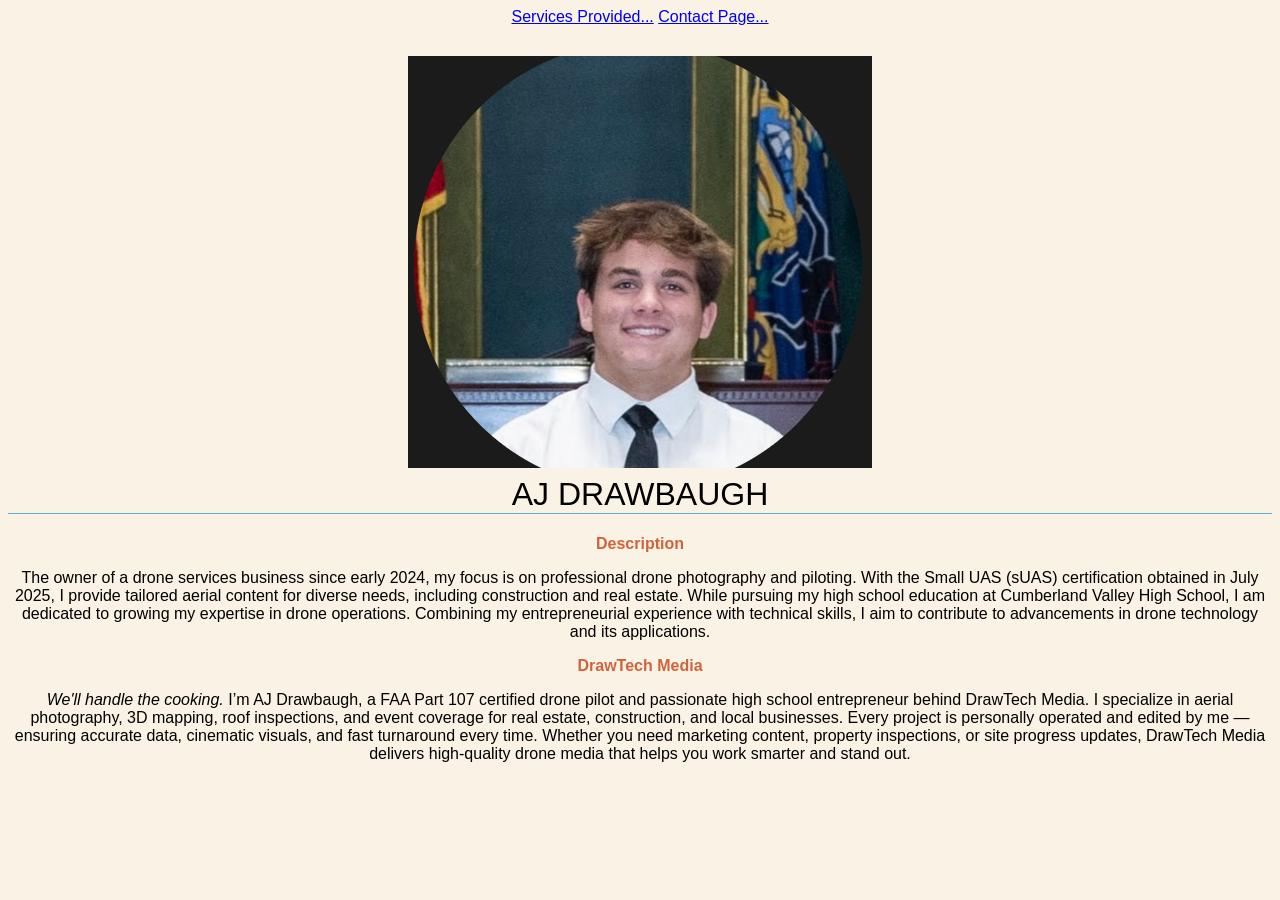
==== index.html @ a77a14d5 "Add files via upload" ====
<!DOCTYPE html>
<html>

<head>
<meta charset="utf-8">
<title>DrawTech Media</title>
<style>
body {
text-align: center;
background-color: #faf2e4;
margin: 0 10%%;
font-family: sans-serif;
}
h1 {
text-align: center;
font-family: sans-serif;
font-weight: normal;
text-transform: uppercase;
border-bottom: 1px solid #57b1dc;
margin-top: 30px;
}
h2 {
color: #d1633c;
font-size: 1em;
}
</style>
</head>

<body>
<a href="services.html">Services Provided...</a>

<a href="contact.html">Contact Page...</a>
<h1><img src="ajdrawbaughphoto.png" alt="logo"><br>AJ Drawbaugh</h1>

<h2>Description</h2>
<p>The owner of a drone services business since early 2024, my focus is on professional drone photography and piloting. With the Small UAS (sUAS) certification obtained in July 2025, I provide tailored aerial content for diverse needs, including construction and real estate.  

While pursuing my high school education at Cumberland Valley High School, I am dedicated to growing my expertise in drone operations. Combining my entrepreneurial experience with technical skills, I aim to contribute to advancements in drone technology and its applications.</p>

<h2>DrawTech Media</h2>
<p><em>We'll handle the cooking.</em> I’m AJ Drawbaugh, a FAA Part 107 certified drone pilot and passionate high school entrepreneur behind DrawTech Media. I specialize in aerial photography, 3D mapping, roof inspections, and event coverage for real estate, construction, and local businesses.

Every project is personally operated and edited by me — ensuring accurate data, cinematic visuals, and fast turnaround every time. Whether you need marketing content, property inspections, or site progress updates, DrawTech Media delivers high-quality drone media that helps you work smarter and stand out.</p>
</body>
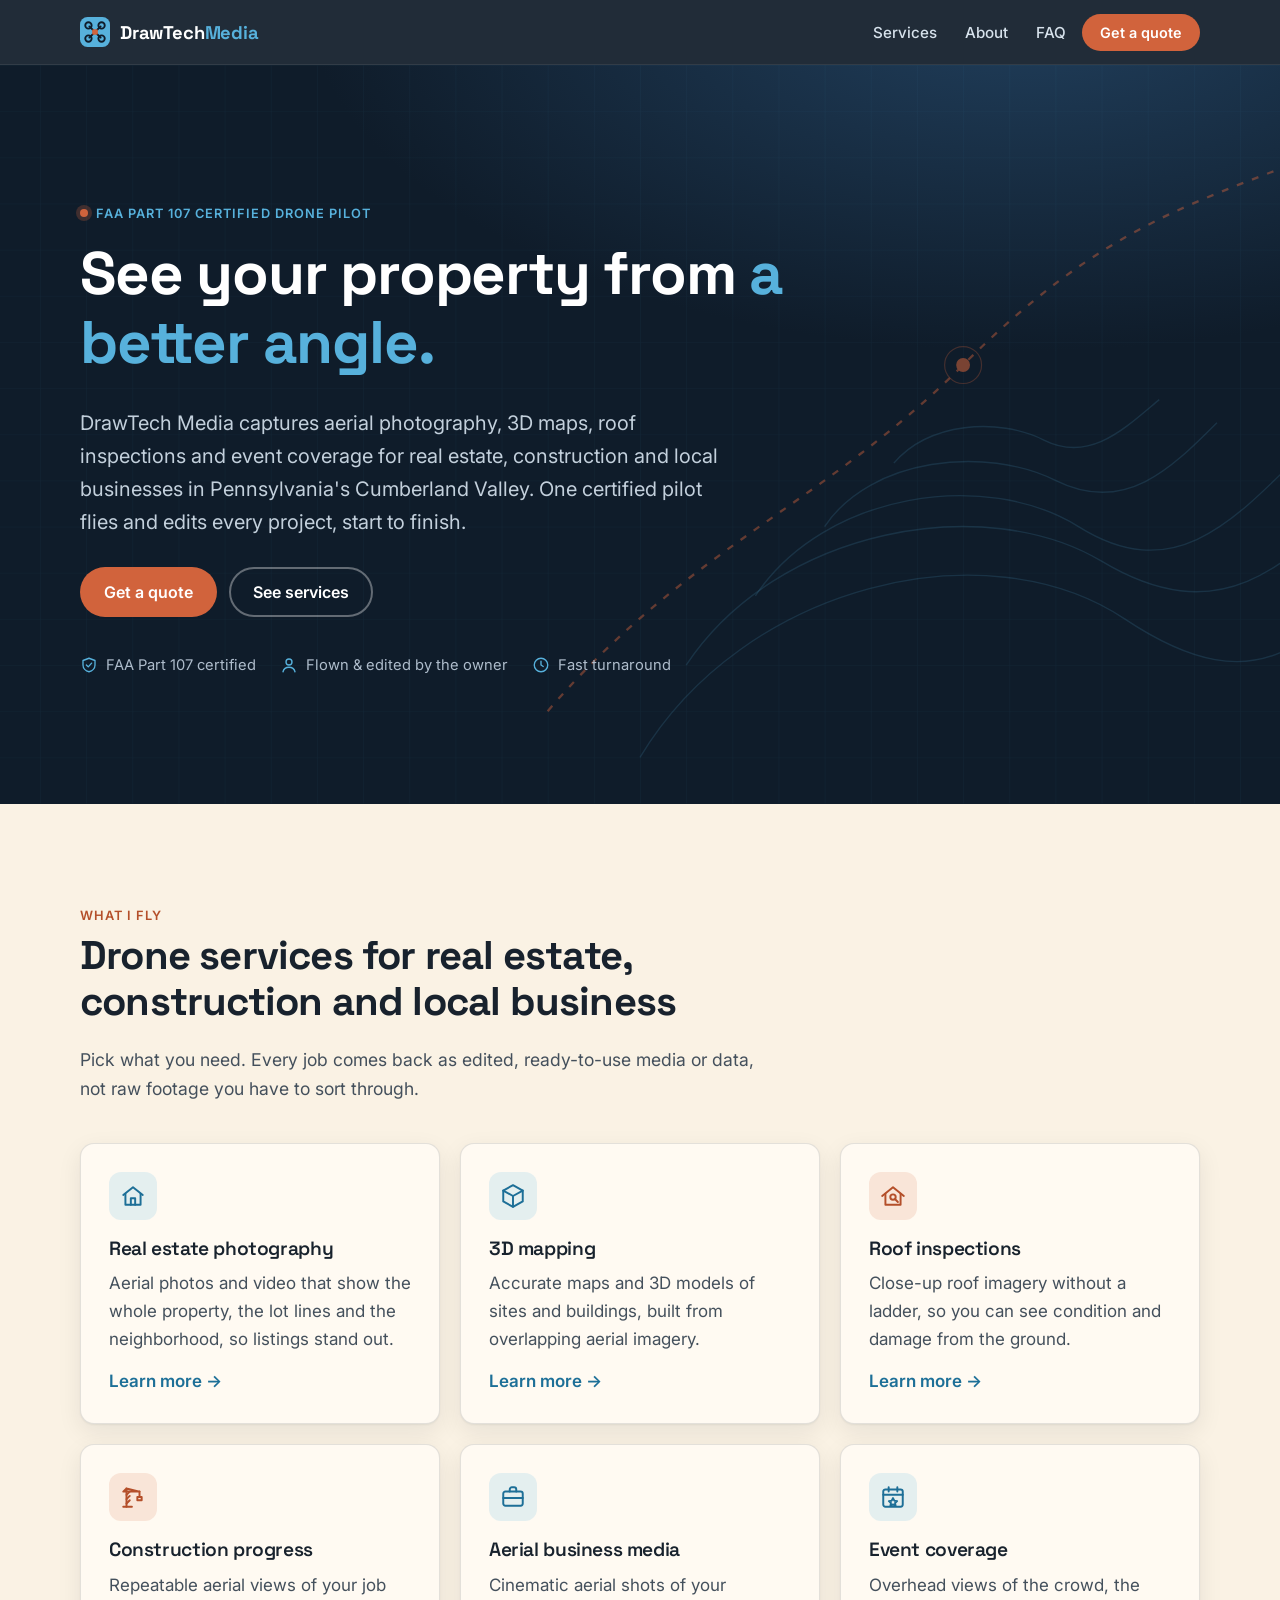
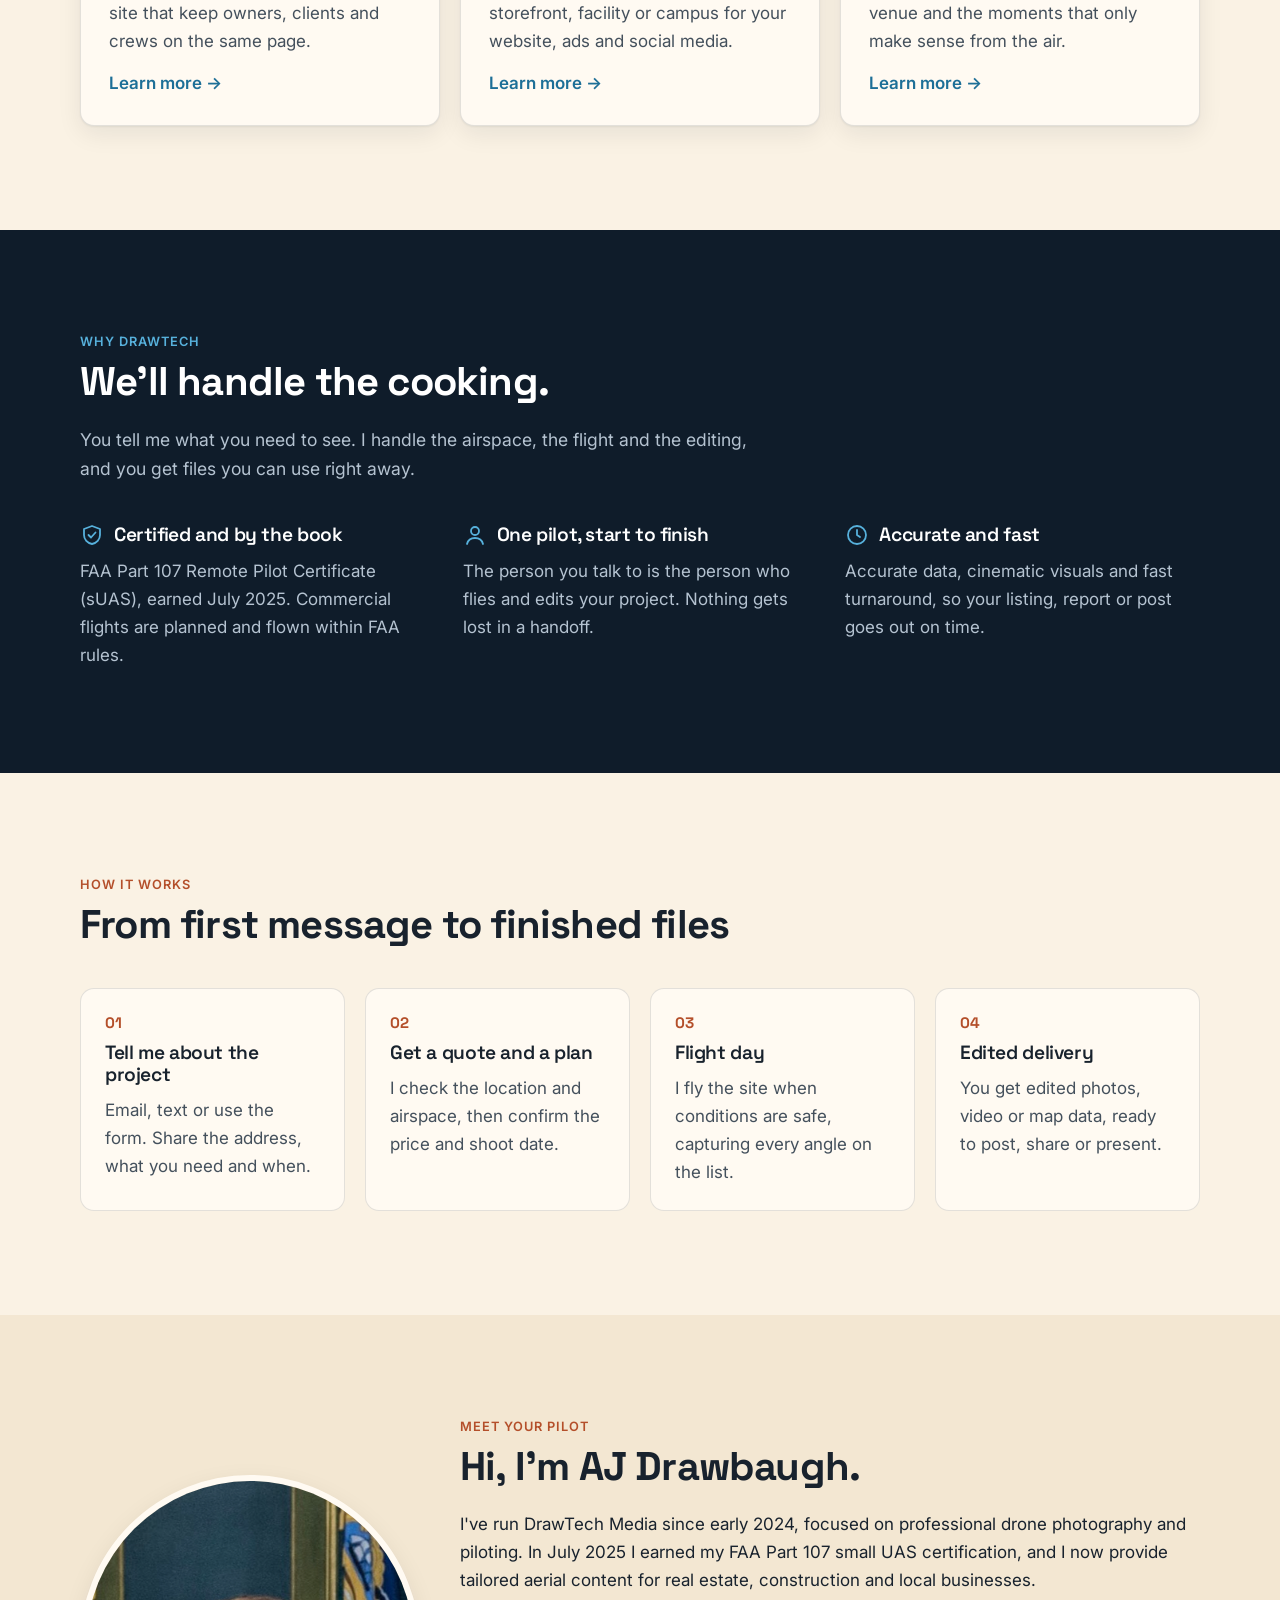
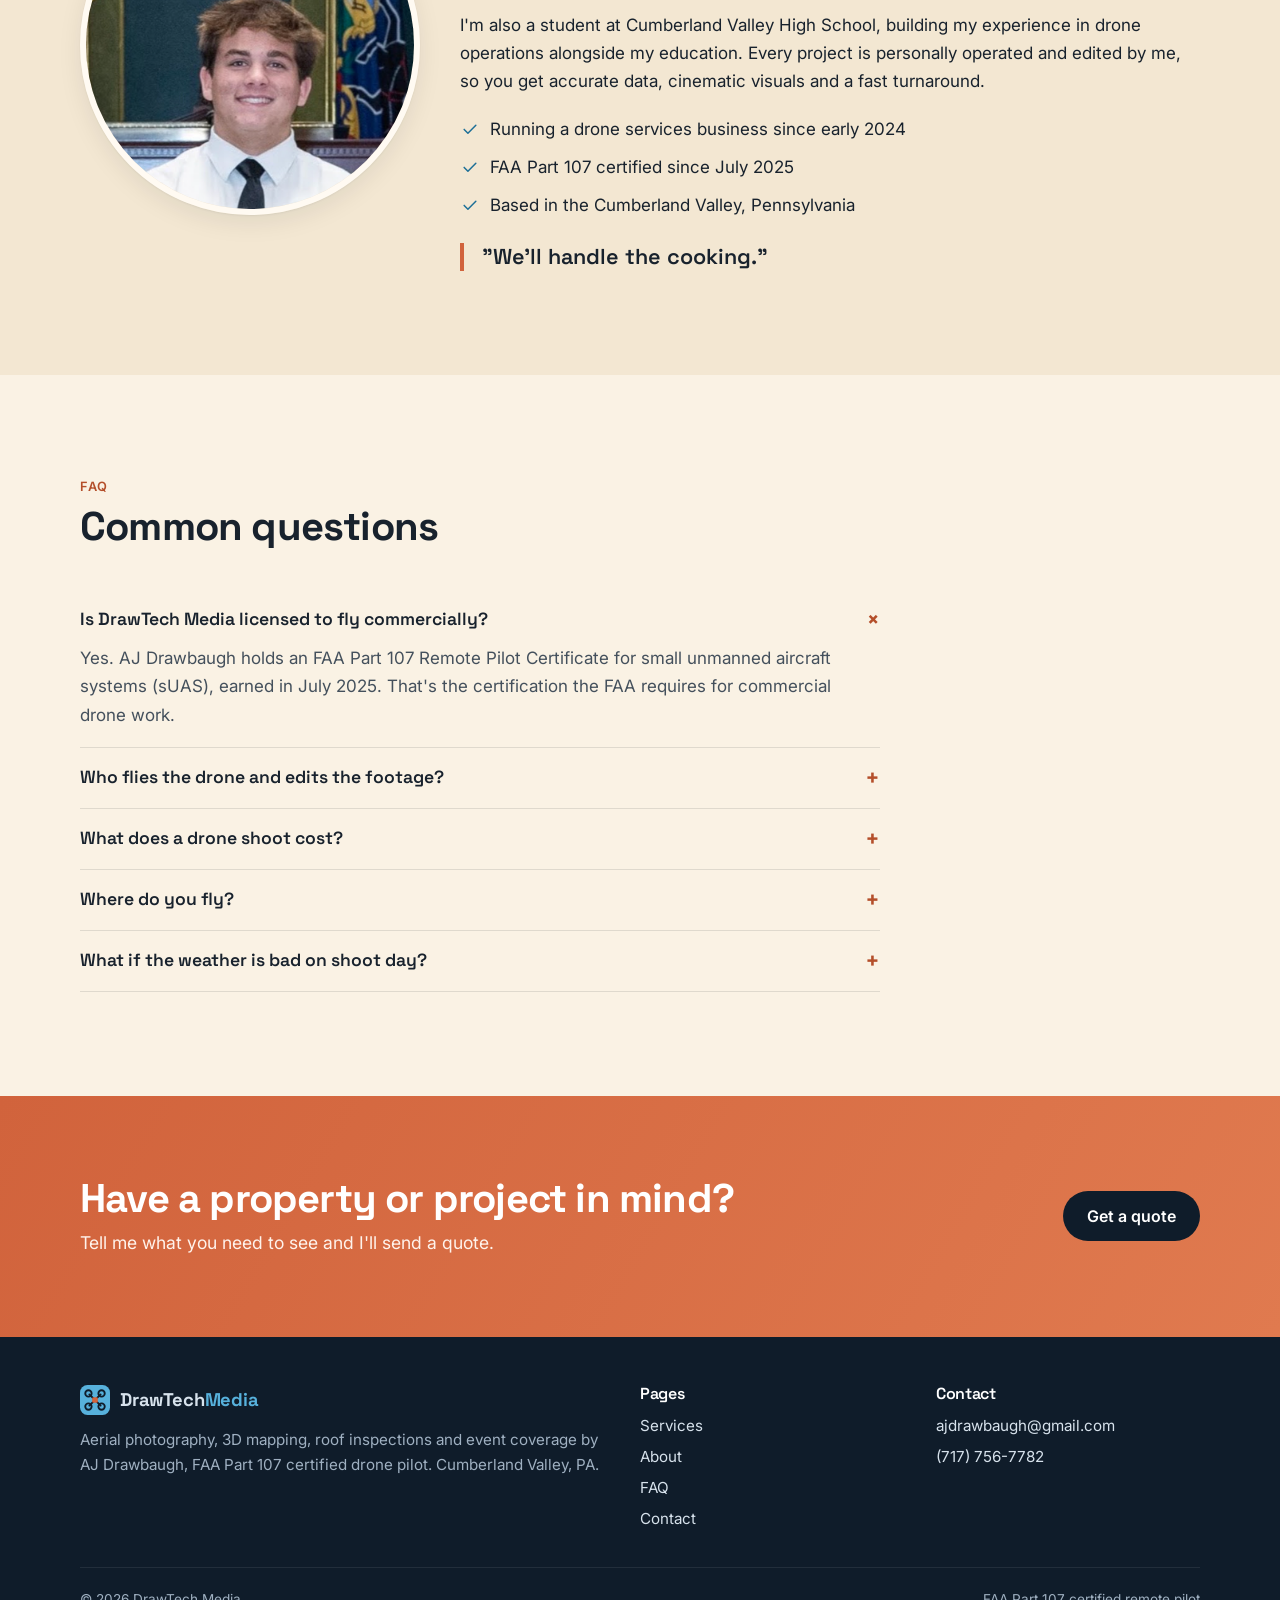
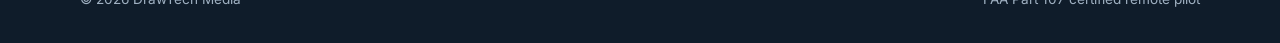
==== commit 22c10eb5: "Rebuild site: new design, services detail, quote form, SEO and AI-visibility files - Shared styleshe" ====
--- a/index.html
+++ b/index.html
@@ -1,44 +1,322 @@
 <!DOCTYPE html>
-<html>
-
+<html lang="en">
 <head>
 <meta charset="utf-8">
-<title>DrawTech Media</title>
-<style>
-body {
-text-align: center;
-background-color: #faf2e4;
-margin: 0 10%%;
-font-family: sans-serif;
+<meta name="viewport" content="width=device-width, initial-scale=1">
+<title>DrawTech Media | Drone Photography &amp; Mapping, Cumberland Valley PA</title>
+<meta name="description" content="FAA Part 107 certified drone pilot in Pennsylvania's Cumberland Valley. Aerial real estate photos, 3D mapping, roof inspections and event coverage.">
+<link rel="canonical" href="https://drawtechmedia.com/">
+<meta name="theme-color" content="#0f1c2a">
+<meta property="og:type" content="website">
+<meta property="og:site_name" content="DrawTech Media">
+<meta property="og:title" content="DrawTech Media | Drone Photography &amp; Mapping">
+<meta property="og:description" content="Aerial photography, 3D mapping, roof inspections and event coverage from an FAA Part 107 certified pilot in the Cumberland Valley, PA.">
+<meta property="og:url" content="https://drawtechmedia.com/">
+<meta property="og:image" content="https://drawtechmedia.com/ajdrawbaughphoto.png">
+<meta name="twitter:card" content="summary">
+<link rel="icon" href="favicon.svg" type="image/svg+xml">
+<link rel="preconnect" href="https://fonts.googleapis.com">
+<link rel="preconnect" href="https://fonts.gstatic.com" crossorigin>
+<link href="https://fonts.googleapis.com/css2?family=Inter:wght@400;500;600&family=Space+Grotesk:wght@500;600;700&display=swap" rel="stylesheet">
+<link rel="stylesheet" href="styles.css">
+<script type="application/ld+json">
+{
+  "@context": "https://schema.org",
+  "@graph": [
+    {
+      "@type": "LocalBusiness",
+      "@id": "https://drawtechmedia.com/#business",
+      "name": "DrawTech Media",
+      "slogan": "We'll handle the cooking.",
+      "description": "Drone services business offering aerial photography, 3D mapping, roof inspections, construction progress updates and event coverage for real estate, construction and local businesses.",
+      "url": "https://drawtechmedia.com/",
+      "image": "https://drawtechmedia.com/ajdrawbaughphoto.png",
+      "email": "ajdrawbaugh@gmail.com",
+      "telephone": "+1-717-756-7782",
+      "foundingDate": "2024",
+      "areaServed": { "@type": "Place", "name": "Cumberland Valley, Pennsylvania" },
+      "founder": { "@id": "https://drawtechmedia.com/#aj" },
+      "knowsAbout": ["Drone photography", "Aerial videography", "3D mapping", "Photogrammetry", "Roof inspection", "Real estate photography"],
+      "hasOfferCatalog": {
+        "@type": "OfferCatalog",
+        "name": "Drone services",
+        "itemListElement": [
+          { "@type": "Offer", "itemOffered": { "@type": "Service", "name": "Aerial real estate photography" } },
+          { "@type": "Offer", "itemOffered": { "@type": "Service", "name": "Aerial business media" } },
+          { "@type": "Offer", "itemOffered": { "@type": "Service", "name": "Aerial event coverage" } },
+          { "@type": "Offer", "itemOffered": { "@type": "Service", "name": "3D mapping" } },
+          { "@type": "Offer", "itemOffered": { "@type": "Service", "name": "Drone roof inspections" } },
+          { "@type": "Offer", "itemOffered": { "@type": "Service", "name": "Construction site progress updates" } }
+        ]
+      }
+    },
+    {
+      "@type": "Person",
+      "@id": "https://drawtechmedia.com/#aj",
+      "name": "AJ Drawbaugh",
+      "jobTitle": "Owner and FAA Part 107 certified drone pilot",
+      "worksFor": { "@id": "https://drawtechmedia.com/#business" },
+      "hasCredential": {
+        "@type": "EducationalOccupationalCredential",
+        "name": "FAA Part 107 Remote Pilot Certificate (Small UAS)",
+        "credentialCategory": "certification",
+        "recognizedBy": { "@type": "GovernmentOrganization", "name": "Federal Aviation Administration" }
+      },
+      "image": "https://drawtechmedia.com/ajdrawbaughphoto.png"
+    },
+    {
+      "@type": "FAQPage",
+      "mainEntity": [
+        { "@type": "Question", "name": "Is DrawTech Media licensed to fly commercially?",
+          "acceptedAnswer": { "@type": "Answer", "text": "Yes. AJ Drawbaugh holds an FAA Part 107 Remote Pilot Certificate for small unmanned aircraft systems (sUAS), earned in July 2025, which is the certification the FAA requires for commercial drone work." } },
+        { "@type": "Question", "name": "Who flies the drone and edits the footage?",
+          "acceptedAnswer": { "@type": "Answer", "text": "AJ does. Every DrawTech Media project is personally flown and edited by AJ Drawbaugh, from planning the flight to delivering the final files." } },
+        { "@type": "Question", "name": "What does a drone shoot cost?",
+          "acceptedAnswer": { "@type": "Answer", "text": "Pricing depends on the type of project, the size of the site and what you need delivered. Send the project details by email, text or the contact form and AJ will reply with a quote." } },
+        { "@type": "Question", "name": "Where does DrawTech Media fly?",
+          "acceptedAnswer": { "@type": "Answer", "text": "DrawTech Media is based in Pennsylvania's Cumberland Valley. If your project is outside the area, reach out and ask." } },
+        { "@type": "Question", "name": "What happens if the weather is bad on shoot day?",
+          "acceptedAnswer": { "@type": "Answer", "text": "Drone flights only happen when conditions are safe and legal to fly. If wind, rain or visibility rule out a flight, the shoot is rescheduled." } }
+      ]
+    }
+  ]
 }
-h1 {
-text-align: center;
-font-family: sans-serif;
-font-weight: normal;
-text-transform: uppercase;
-border-bottom: 1px solid #57b1dc;
-margin-top: 30px;
-}
-h2 {
-color: #d1633c;
-font-size: 1em;
-}
-</style>
+</script>
 </head>
-
 <body>
-<a href="services.html">Services Provided...</a>
-
-<a href="contact.html">Contact Page...</a>
-<h1><img src="ajdrawbaughphoto.png" alt="logo"><br>AJ Drawbaugh</h1>
-
-<h2>Description</h2>
-<p>The owner of a drone services business since early 2024, my focus is on professional drone photography and piloting. With the Small UAS (sUAS) certification obtained in July 2025, I provide tailored aerial content for diverse needs, including construction and real estate.  
-
-While pursuing my high school education at Cumberland Valley High School, I am dedicated to growing my expertise in drone operations. Combining my entrepreneurial experience with technical skills, I aim to contribute to advancements in drone technology and its applications.</p>
-
-<h2>DrawTech Media</h2>
-<p><em>We'll handle the cooking.</em> I’m AJ Drawbaugh, a FAA Part 107 certified drone pilot and passionate high school entrepreneur behind DrawTech Media. I specialize in aerial photography, 3D mapping, roof inspections, and event coverage for real estate, construction, and local businesses.
-
-Every project is personally operated and edited by me — ensuring accurate data, cinematic visuals, and fast turnaround every time. Whether you need marketing content, property inspections, or site progress updates, DrawTech Media delivers high-quality drone media that helps you work smarter and stand out.</p>
-</body>+<a class="skip" href="#main">Skip to content</a>
+
+<header class="site-header">
+  <nav class="wrap nav" aria-label="Main">
+    <a class="brand" href="index.html" aria-label="DrawTech Media home">
+      <svg aria-hidden="true"><use href="icons.svg#i-logo"/></svg>
+      <span>DrawTech<b>Media</b></span>
+    </a>
+    <ul>
+      <li><a class="link" href="services.html">Services</a></li>
+      <li><a class="link hide-sm" href="index.html#about">About</a></li>
+      <li><a class="link hide-sm" href="index.html#faq">FAQ</a></li>
+      <li><a class="btn btn-primary btn-sm" href="contact.html">Get a quote</a></li>
+    </ul>
+  </nav>
+</header>
+
+<main id="main">
+  <section class="hero" style="padding:0">
+    <svg class="bg" viewBox="0 0 1200 640" preserveAspectRatio="xMidYMid slice" aria-hidden="true">
+      <defs>
+        <pattern id="grid" width="40" height="40" patternUnits="userSpaceOnUse">
+          <path d="M40 0H0V40" fill="none" stroke="#57b1dc" stroke-opacity=".12" stroke-width="1"/>
+        </pattern>
+      </defs>
+      <rect width="1200" height="640" fill="url(#grid)"/>
+      <g fill="none" stroke="#57b1dc" stroke-opacity=".28" stroke-width="1.2">
+        <path d="M640 520c80-120 260-150 360-90s160 10 230-70"/>
+        <path d="M600 600c90-150 300-200 420-120s170 20 240-80"/>
+        <path d="M700 460c60-90 200-110 280-60s130 0 190-60"/>
+        <path d="M760 400c40-60 140-70 200-40s100-10 140-50"/>
+        <path d="M820 345c30-35 90-40 130-20s70-10 100-35"/>
+      </g>
+      <path d="M520 560C640 420 760 380 880 260S1080 120 1180 80" fill="none" stroke="#d1633c" stroke-width="2" stroke-dasharray="6 8" stroke-opacity=".8"/>
+      <circle cx="880" cy="260" r="6" fill="#d1633c"/>
+      <circle cx="880" cy="260" r="16" fill="none" stroke="#d1633c" stroke-opacity=".5"/>
+      <circle cx="1180" cy="80" r="5" fill="#57b1dc"/>
+    </svg>
+    <div class="wrap">
+      <div class="hero-inner">
+        <span class="eyebrow">FAA Part 107 certified drone pilot</span>
+        <h1>See your property from <em>a better angle.</em></h1>
+        <p class="lede">DrawTech Media captures aerial photography, 3D maps, roof inspections and event coverage for real estate, construction and local businesses in Pennsylvania's Cumberland Valley. One certified pilot flies and edits every project, start to finish.</p>
+        <div class="actions">
+          <a class="btn btn-primary" href="contact.html">Get a quote</a>
+          <a class="btn btn-ghost" href="services.html">See services</a>
+        </div>
+        <ul class="trust">
+          <li><svg aria-hidden="true"><use href="icons.svg#i-shield"/></svg>FAA Part 107 certified</li>
+          <li><svg aria-hidden="true"><use href="icons.svg#i-user"/></svg>Flown &amp; edited by the owner</li>
+          <li><svg aria-hidden="true"><use href="icons.svg#i-clock"/></svg>Fast turnaround</li>
+        </ul>
+      </div>
+    </div>
+  </section>
+
+  <section id="services">
+    <div class="wrap">
+      <div class="section-head">
+        <span class="kicker">What I fly</span>
+        <h2>Drone services for real estate, construction and local business</h2>
+        <p>Pick what you need. Every job comes back as edited, ready-to-use media or data, not raw footage you have to sort through.</p>
+      </div>
+      <div class="grid grid-3">
+        <a class="card" href="services.html#real-estate">
+          <div class="icon"><svg aria-hidden="true"><use href="icons.svg#i-home"/></svg></div>
+          <h3>Real estate photography</h3>
+          <p>Aerial photos and video that show the whole property, the lot lines and the neighborhood, so listings stand out.</p>
+          <span class="more">Learn more &rarr;</span>
+        </a>
+        <a class="card" href="services.html#mapping">
+          <div class="icon"><svg aria-hidden="true"><use href="icons.svg#i-cube"/></svg></div>
+          <h3>3D mapping</h3>
+          <p>Accurate maps and 3D models of sites and buildings, built from overlapping aerial imagery.</p>
+          <span class="more">Learn more &rarr;</span>
+        </a>
+        <a class="card" href="services.html#roof">
+          <div class="icon ember"><svg aria-hidden="true"><use href="icons.svg#i-roof"/></svg></div>
+          <h3>Roof inspections</h3>
+          <p>Close-up roof imagery without a ladder, so you can see condition and damage from the ground.</p>
+          <span class="more">Learn more &rarr;</span>
+        </a>
+        <a class="card" href="services.html#construction">
+          <div class="icon ember"><svg aria-hidden="true"><use href="icons.svg#i-crane"/></svg></div>
+          <h3>Construction progress</h3>
+          <p>Repeatable aerial views of your job site that keep owners, clients and crews on the same page.</p>
+          <span class="more">Learn more &rarr;</span>
+        </a>
+        <a class="card" href="services.html#business">
+          <div class="icon"><svg aria-hidden="true"><use href="icons.svg#i-briefcase"/></svg></div>
+          <h3>Aerial business media</h3>
+          <p>Cinematic aerial shots of your storefront, facility or campus for your website, ads and social media.</p>
+          <span class="more">Learn more &rarr;</span>
+        </a>
+        <a class="card" href="services.html#events">
+          <div class="icon"><svg aria-hidden="true"><use href="icons.svg#i-event"/></svg></div>
+          <h3>Event coverage</h3>
+          <p>Overhead views of the crowd, the venue and the moments that only make sense from the air.</p>
+          <span class="more">Learn more &rarr;</span>
+        </a>
+      </div>
+    </div>
+  </section>
+
+  <section class="dark">
+    <div class="wrap">
+      <div class="section-head">
+        <span class="kicker">Why DrawTech</span>
+        <h2>We'll handle the cooking.</h2>
+        <p>You tell me what you need to see. I handle the airspace, the flight and the editing, and you get files you can use right away.</p>
+      </div>
+      <div class="values">
+        <div class="value">
+          <h3><svg aria-hidden="true"><use href="icons.svg#i-shield"/></svg>Certified and by the book</h3>
+          <p>FAA Part 107 Remote Pilot Certificate (sUAS), earned July 2025. Commercial flights are planned and flown within FAA rules.</p>
+        </div>
+        <div class="value">
+          <h3><svg aria-hidden="true"><use href="icons.svg#i-user"/></svg>One pilot, start to finish</h3>
+          <p>The person you talk to is the person who flies and edits your project. Nothing gets lost in a handoff.</p>
+        </div>
+        <div class="value">
+          <h3><svg aria-hidden="true"><use href="icons.svg#i-clock"/></svg>Accurate and fast</h3>
+          <p>Accurate data, cinematic visuals and fast turnaround, so your listing, report or post goes out on time.</p>
+        </div>
+      </div>
+    </div>
+  </section>
+
+  <section>
+    <div class="wrap">
+      <div class="section-head">
+        <span class="kicker">How it works</span>
+        <h2>From first message to finished files</h2>
+      </div>
+      <ol class="steps">
+        <li><h3>Tell me about the project</h3><p>Email, text or use the form. Share the address, what you need and when.</p></li>
+        <li><h3>Get a quote and a plan</h3><p>I check the location and airspace, then confirm the price and shoot date.</p></li>
+        <li><h3>Flight day</h3><p>I fly the site when conditions are safe, capturing every angle on the list.</p></li>
+        <li><h3>Edited delivery</h3><p>You get edited photos, video or map data, ready to post, share or present.</p></li>
+      </ol>
+    </div>
+  </section>
+
+  <section class="alt" id="about">
+    <div class="wrap about">
+      <img src="ajdrawbaughphoto.png" alt="AJ Drawbaugh, owner and drone pilot at DrawTech Media" width="464" height="412" loading="lazy">
+      <div>
+        <span class="kicker">Meet your pilot</span>
+        <h2>Hi, I'm AJ Drawbaugh.</h2>
+        <p>I've run DrawTech Media since early 2024, focused on professional drone photography and piloting. In July 2025 I earned my FAA Part 107 small UAS certification, and I now provide tailored aerial content for real estate, construction and local businesses.</p>
+        <p>I'm also a student at Cumberland Valley High School, building my experience in drone operations alongside my education. Every project is personally operated and edited by me, so you get accurate data, cinematic visuals and a fast turnaround.</p>
+        <ul class="facts">
+          <li><svg aria-hidden="true"><use href="icons.svg#i-check"/></svg>Running a drone services business since early 2024</li>
+          <li><svg aria-hidden="true"><use href="icons.svg#i-check"/></svg>FAA Part 107 certified since July 2025</li>
+          <li><svg aria-hidden="true"><use href="icons.svg#i-check"/></svg>Based in the Cumberland Valley, Pennsylvania</li>
+        </ul>
+        <blockquote>"We'll handle the cooking."</blockquote>
+      </div>
+    </div>
+  </section>
+
+  <section id="faq">
+    <div class="wrap">
+      <div class="section-head">
+        <span class="kicker">FAQ</span>
+        <h2>Common questions</h2>
+      </div>
+      <div class="faq">
+        <details open>
+          <summary>Is DrawTech Media licensed to fly commercially?</summary>
+          <p>Yes. AJ Drawbaugh holds an FAA Part 107 Remote Pilot Certificate for small unmanned aircraft systems (sUAS), earned in July 2025. That's the certification the FAA requires for commercial drone work.</p>
+        </details>
+        <details>
+          <summary>Who flies the drone and edits the footage?</summary>
+          <p>I do. Every project is personally flown and edited by me, from planning the flight to delivering the final files.</p>
+        </details>
+        <details>
+          <summary>What does a drone shoot cost?</summary>
+          <p>It depends on the type of project, the size of the site and what you need delivered. <a href="contact.html">Send me the details</a> and I'll reply with a quote.</p>
+        </details>
+        <details>
+          <summary>Where do you fly?</summary>
+          <p>DrawTech Media is based in Pennsylvania's Cumberland Valley. If your project is outside the area, reach out and ask.</p>
+        </details>
+        <details>
+          <summary>What if the weather is bad on shoot day?</summary>
+          <p>I only fly when conditions are safe and legal. If wind, rain or visibility rule out a flight, we reschedule.</p>
+        </details>
+      </div>
+    </div>
+  </section>
+
+  <div class="cta-band">
+    <div class="wrap">
+      <div>
+        <h2>Have a property or project in mind?</h2>
+        <p>Tell me what you need to see and I'll send a quote.</p>
+      </div>
+      <a class="btn btn-dark" href="contact.html">Get a quote</a>
+    </div>
+  </div>
+</main>
+
+<footer class="site-footer">
+  <div class="wrap">
+    <div class="footer-grid">
+      <div>
+        <a class="brand" href="index.html"><svg aria-hidden="true"><use href="icons.svg#i-logo"/></svg><span>DrawTech<b>Media</b></span></a>
+        <p>Aerial photography, 3D mapping, roof inspections and event coverage by AJ Drawbaugh, FAA Part 107 certified drone pilot. Cumberland Valley, PA.</p>
+      </div>
+      <div>
+        <h3>Pages</h3>
+        <ul>
+          <li><a href="services.html">Services</a></li>
+          <li><a href="index.html#about">About</a></li>
+          <li><a href="index.html#faq">FAQ</a></li>
+          <li><a href="contact.html">Contact</a></li>
+        </ul>
+      </div>
+      <div>
+        <h3>Contact</h3>
+        <ul>
+          <li><a href="mailto:ajdrawbaugh@gmail.com">ajdrawbaugh@gmail.com</a></li>
+          <li><a href="tel:+17177567782">(717) 756-7782</a></li>
+        </ul>
+      </div>
+    </div>
+    <div class="legal">
+      <span>&copy; <span id="yr">2026</span> DrawTech Media</span>
+      <span>FAA Part 107 certified remote pilot</span>
+    </div>
+  </div>
+</footer>
+<script>document.getElementById('yr').textContent=new Date().getFullYear();</script>
+</body>
+</html>
--- a/styles.css
+++ b/styles.css
@@ -0,0 +1,219 @@
+/* DrawTech Media — shared styles */
+:root {
+  --cream: #faf2e4;
+  --cream-2: #f3e7d2;
+  --ink: #18222d;
+  --ink-2: #44505c;
+  --navy: #0f1c2a;
+  --navy-2: #172a3d;
+  --sky: #57b1dc;
+  --sky-ink: #1d6f97;
+  --ember: #d1633c;
+  --ember-ink: #b44f2a;
+  --line: rgba(24, 34, 45, 0.12);
+  --radius: 14px;
+  --shadow: 0 1px 2px rgba(15, 28, 42, .06), 0 8px 24px rgba(15, 28, 42, .08);
+  --max: 1120px;
+  --font-head: "Space Grotesk", system-ui, sans-serif;
+  --font-body: "Inter", system-ui, -apple-system, "Segoe UI", sans-serif;
+}
+
+*, *::before, *::after { box-sizing: border-box; }
+html { scroll-behavior: smooth; -webkit-text-size-adjust: 100%; }
+body {
+  margin: 0;
+  background: var(--cream);
+  color: var(--ink);
+  font: 400 1.0625rem/1.65 var(--font-body);
+  -webkit-font-smoothing: antialiased;
+}
+img, svg { max-width: 100%; display: block; }
+a { color: var(--sky-ink); text-underline-offset: 3px; }
+a:hover { color: var(--ember-ink); }
+h1, h2, h3 { font-family: var(--font-head); line-height: 1.15; letter-spacing: -0.02em; margin: 0 0 .5em; }
+h1 { font-size: clamp(2.2rem, 5.5vw, 3.75rem); font-weight: 700; }
+h2 { font-size: clamp(1.7rem, 3.6vw, 2.5rem); font-weight: 700; }
+h3 { font-size: 1.2rem; font-weight: 600; }
+p { margin: 0 0 1em; }
+
+.wrap { width: min(100% - 32px, var(--max)); margin-inline: auto; }
+.skip { position: absolute; left: -999px; }
+.skip:focus { left: 16px; top: 16px; z-index: 100; background: #fff; padding: 8px 12px; border-radius: 8px; }
+:focus-visible { outline: 3px solid var(--sky); outline-offset: 2px; border-radius: 4px; }
+
+/* Header */
+.site-header {
+  position: sticky; top: 0; z-index: 50;
+  background: rgba(15, 28, 42, .92);
+  backdrop-filter: saturate(140%) blur(10px);
+  -webkit-backdrop-filter: saturate(140%) blur(10px);
+  border-bottom: 1px solid rgba(255,255,255,.08);
+}
+.nav { display: flex; align-items: center; justify-content: space-between; gap: 16px; height: 64px; }
+.brand { display: flex; align-items: center; gap: 10px; color: #fff; text-decoration: none; font: 700 1.15rem var(--font-head); letter-spacing: -0.01em; }
+.brand:hover { color: #fff; }
+.brand svg { width: 30px; height: 30px; }
+.brand span b { color: var(--sky); font-weight: 700; }
+.nav ul { display: flex; align-items: center; gap: 4px; list-style: none; margin: 0; padding: 0; }
+.nav a.link { color: #d7e2ec; text-decoration: none; font-weight: 500; font-size: .95rem; padding: 8px 12px; border-radius: 8px; }
+.nav a.link:hover, .nav a.link[aria-current="page"] { color: #fff; background: rgba(255,255,255,.08); }
+@media (max-width: 640px) {
+  .nav a.link.hide-sm { display: none; }
+  .nav a.link { padding: 8px 8px; }
+}
+
+/* Buttons */
+.btn {
+  display: inline-flex; align-items: center; justify-content: center; gap: 8px;
+  font: 600 1rem var(--font-body);
+  padding: 13px 22px; border-radius: 999px; border: 2px solid transparent;
+  white-space: nowrap; text-decoration: none; cursor: pointer; transition: transform .15s ease, background .15s ease;
+}
+.btn:hover { transform: translateY(-1px); }
+.btn-primary { background: var(--ember); color: #fff; }
+.btn-primary:hover { background: var(--ember-ink); color: #fff; }
+.btn-ghost { border-color: rgba(255,255,255,.35); color: #fff; }
+.btn-ghost:hover { border-color: #fff; color: #fff; }
+.btn-dark { background: var(--ink); color: #fff; }
+.btn-dark:hover { background: var(--navy-2); color: #fff; }
+.btn-sm { padding: 8px 16px; font-size: .9rem; }
+
+/* Hero */
+.hero { position: relative; overflow: hidden; background: radial-gradient(1200px 600px at 80% -10%, #21405e 0%, var(--navy) 60%); color: #e8eef4; }
+.hero .bg { position: absolute; inset: 0; width: 100%; height: 100%; opacity: .55; pointer-events: none; }
+.hero-inner { position: relative; padding: clamp(64px, 11vw, 132px) 0 clamp(56px, 9vw, 112px); max-width: 760px; }
+.eyebrow {
+  display: inline-flex; align-items: center; gap: 8px;
+  font: 600 .8rem var(--font-body); letter-spacing: .08em; text-transform: uppercase;
+  color: var(--sky); margin-bottom: 18px;
+}
+.eyebrow::before { content: ""; width: 8px; height: 8px; border-radius: 50%; background: var(--ember); box-shadow: 0 0 0 4px rgba(209,99,60,.25); }
+.hero h1 { color: #fff; }
+.hero h1 em { font-style: normal; color: var(--sky); }
+.hero .lede { font-size: clamp(1.05rem, 2vw, 1.25rem); color: #c3d0dc; max-width: 640px; }
+.actions { display: flex; flex-wrap: wrap; gap: 12px; margin-top: 28px; }
+.trust { display: flex; flex-wrap: wrap; gap: 10px 24px; margin-top: 36px; padding: 0; list-style: none; font-size: .92rem; color: #aebccb; }
+.trust li { display: flex; align-items: center; gap: 8px; }
+.trust svg { width: 18px; height: 18px; color: var(--sky); flex: none; }
+
+.page-hero .hero-inner { padding: clamp(56px, 8vw, 96px) 0 clamp(48px, 7vw, 80px); }
+
+/* Sections */
+section { padding: clamp(56px, 9vw, 104px) 0; }
+.section-head { max-width: 680px; margin-bottom: 40px; }
+.section-head p { color: var(--ink-2); font-size: 1.1rem; }
+.kicker { font: 600 .8rem var(--font-body); letter-spacing: .08em; text-transform: uppercase; color: var(--ember-ink); margin-bottom: 10px; display: block; }
+.alt { background: var(--cream-2); }
+.dark { background: var(--navy); color: #e3eaf1; }
+.dark h2, .dark h3 { color: #fff; }
+.dark .section-head p { color: #b5c3d1; }
+.dark .kicker { color: var(--sky); }
+
+/* Cards */
+.grid { display: grid; gap: 20px; }
+.grid-3 { grid-template-columns: repeat(auto-fit, minmax(280px, 1fr)); }
+.grid-2 { grid-template-columns: repeat(auto-fit, minmax(300px, 1fr)); }
+.card {
+  background: #fffaf2; border: 1px solid var(--line); border-radius: var(--radius);
+  padding: 28px; box-shadow: var(--shadow);
+}
+.card p { color: var(--ink-2); margin-bottom: 0; }
+.icon {
+  width: 48px; height: 48px; border-radius: 12px; display: grid; place-items: center;
+  background: rgba(87,177,220,.16); color: var(--sky-ink); margin-bottom: 18px;
+}
+.icon svg { width: 26px; height: 26px; }
+.icon.ember { background: rgba(209,99,60,.14); color: var(--ember-ink); }
+a.card { text-decoration: none; color: inherit; transition: transform .15s ease, border-color .15s ease; display: block; }
+a.card:hover { transform: translateY(-3px); border-color: var(--sky); color: inherit; }
+.card .more { display: inline-block; margin-top: 14px; font-weight: 600; color: var(--sky-ink); }
+
+/* Value strip */
+.values { display: grid; gap: 28px; grid-template-columns: repeat(auto-fit, minmax(240px, 1fr)); }
+.value h3 { display: flex; align-items: center; gap: 10px; }
+.value h3 svg { width: 24px; height: 24px; color: var(--sky); flex: none; }
+.value p { color: #b5c3d1; margin: 0; }
+
+/* Steps */
+.steps { list-style: none; padding: 0; margin: 0; display: grid; gap: 20px; grid-template-columns: repeat(auto-fit, minmax(220px, 1fr)); counter-reset: step; }
+.steps li { position: relative; padding: 24px; border-radius: var(--radius); background: #fffaf2; border: 1px solid var(--line); }
+.steps li::before {
+  counter-increment: step; content: counter(step, decimal-leading-zero);
+  font: 700 .95rem var(--font-head); color: var(--ember-ink);
+  display: block; margin-bottom: 10px;
+}
+.steps p { color: var(--ink-2); margin: 0; }
+
+/* About */
+.about { display: grid; gap: 40px; grid-template-columns: minmax(0, 340px) minmax(0, 1fr); align-items: center; }
+.about img { width: 100%; height: auto; border-radius: 50%; aspect-ratio: 1; object-fit: cover; border: 6px solid #fffaf2; box-shadow: var(--shadow); }
+.about blockquote { margin: 24px 0 0; padding: 0 0 0 18px; border-left: 4px solid var(--ember); font: 600 1.35rem/1.3 var(--font-head); color: var(--ink); }
+.facts { list-style: none; padding: 0; margin: 20px 0 0; display: grid; gap: 10px; }
+.facts li { display: flex; gap: 10px; align-items: flex-start; }
+.facts svg { width: 20px; height: 20px; color: var(--sky-ink); flex: none; margin-top: 4px; }
+@media (max-width: 760px) {
+  .about { grid-template-columns: 1fr; text-align: left; }
+  .about img { max-width: 240px; }
+}
+
+/* Service detail */
+.service { display: grid; gap: 24px; grid-template-columns: 64px minmax(0, 1fr); padding: 36px 0; border-top: 1px solid var(--line); scroll-margin-top: 80px; }
+.service:first-child { border-top: 0; padding-top: 0; }
+.service .icon { width: 64px; height: 64px; border-radius: 16px; margin: 0; }
+.service .icon svg { width: 32px; height: 32px; }
+.service ul { margin: 12px 0 0; padding-left: 1.2em; color: var(--ink-2); }
+.service .for { font-size: .95rem; color: var(--ink-2); }
+.service .for b { color: var(--ink); }
+@media (max-width: 560px) { .service { grid-template-columns: 1fr; } }
+
+/* FAQ */
+.faq { max-width: 800px; }
+.faq details { border-bottom: 1px solid var(--line); padding: 18px 0; }
+.faq summary { cursor: pointer; list-style: none; font: 600 1.1rem var(--font-head); display: flex; justify-content: space-between; gap: 16px; }
+.faq summary::-webkit-details-marker { display: none; }
+.faq summary::after { content: "+"; font-size: 1.5rem; line-height: 1; color: var(--ember-ink); transition: transform .2s ease; }
+.faq details[open] summary::after { transform: rotate(45deg); }
+.faq details p { margin: 12px 0 0; color: var(--ink-2); }
+
+/* CTA band */
+.cta-band { background: linear-gradient(120deg, var(--ember) 0%, #e07a4f 100%); color: #fff; padding: clamp(48px, 7vw, 80px) 0; }
+.cta-band .wrap { display: flex; flex-wrap: wrap; align-items: center; justify-content: space-between; gap: 24px; }
+.cta-band h2 { color: #fff; margin: 0 0 6px; }
+.cta-band p { margin: 0; color: #fff3ec; font-size: 1.1rem; }
+.cta-band .btn-dark { background: var(--navy); }
+
+/* Contact */
+.contact-grid { display: grid; gap: 32px; grid-template-columns: minmax(0, 1fr) minmax(0, 1.4fr); align-items: start; }
+@media (max-width: 820px) { .contact-grid { grid-template-columns: 1fr; } }
+.contact-method { display: flex; gap: 16px; align-items: flex-start; padding: 20px 0; border-bottom: 1px solid var(--line); }
+.contact-method:first-of-type { padding-top: 0; }
+.contact-method .icon { margin: 0; flex: none; }
+.contact-method h3 { margin-bottom: 2px; }
+.contact-method a { font-weight: 600; font-size: 1.1rem; word-break: break-word; }
+form .row { display: grid; gap: 16px; grid-template-columns: 1fr 1fr; }
+@media (max-width: 560px) { form .row { grid-template-columns: 1fr; } }
+label { display: block; font-weight: 600; font-size: .92rem; margin-bottom: 6px; }
+input, select, textarea {
+  width: 100%; font: inherit; font-size: 1rem; color: var(--ink);
+  background: #fff; border: 1px solid rgba(24,34,45,.22); border-radius: 10px; padding: 12px 14px;
+}
+input:focus, select:focus, textarea:focus { outline: none; border-color: var(--sky-ink); box-shadow: 0 0 0 3px rgba(87,177,220,.3); }
+textarea { min-height: 140px; resize: vertical; }
+.field { margin-bottom: 16px; }
+.form-note { font-size: .88rem; color: var(--ink-2); margin-top: 12px; }
+
+/* Footer */
+.site-footer { background: var(--navy); color: #9fb0c1; padding: 48px 0 32px; font-size: .95rem; }
+.footer-grid { display: grid; gap: 32px; grid-template-columns: 2fr 1fr 1fr; }
+@media (max-width: 720px) { .footer-grid { grid-template-columns: 1fr; } }
+.site-footer h3 { color: #fff; font-size: 1rem; margin-bottom: 10px; }
+.site-footer ul { list-style: none; padding: 0; margin: 0; display: grid; gap: 6px; }
+.site-footer a { color: #d7e2ec; text-decoration: none; }
+.site-footer a:hover { color: var(--sky); }
+.site-footer .brand { margin-bottom: 12px; }
+.legal { border-top: 1px solid rgba(255,255,255,.08); margin-top: 36px; padding-top: 20px; font-size: .85rem; display: flex; flex-wrap: wrap; justify-content: space-between; gap: 8px; }
+
+@media (prefers-reduced-motion: reduce) {
+  html { scroll-behavior: auto; }
+  * { transition: none !important; animation: none !important; }
+}
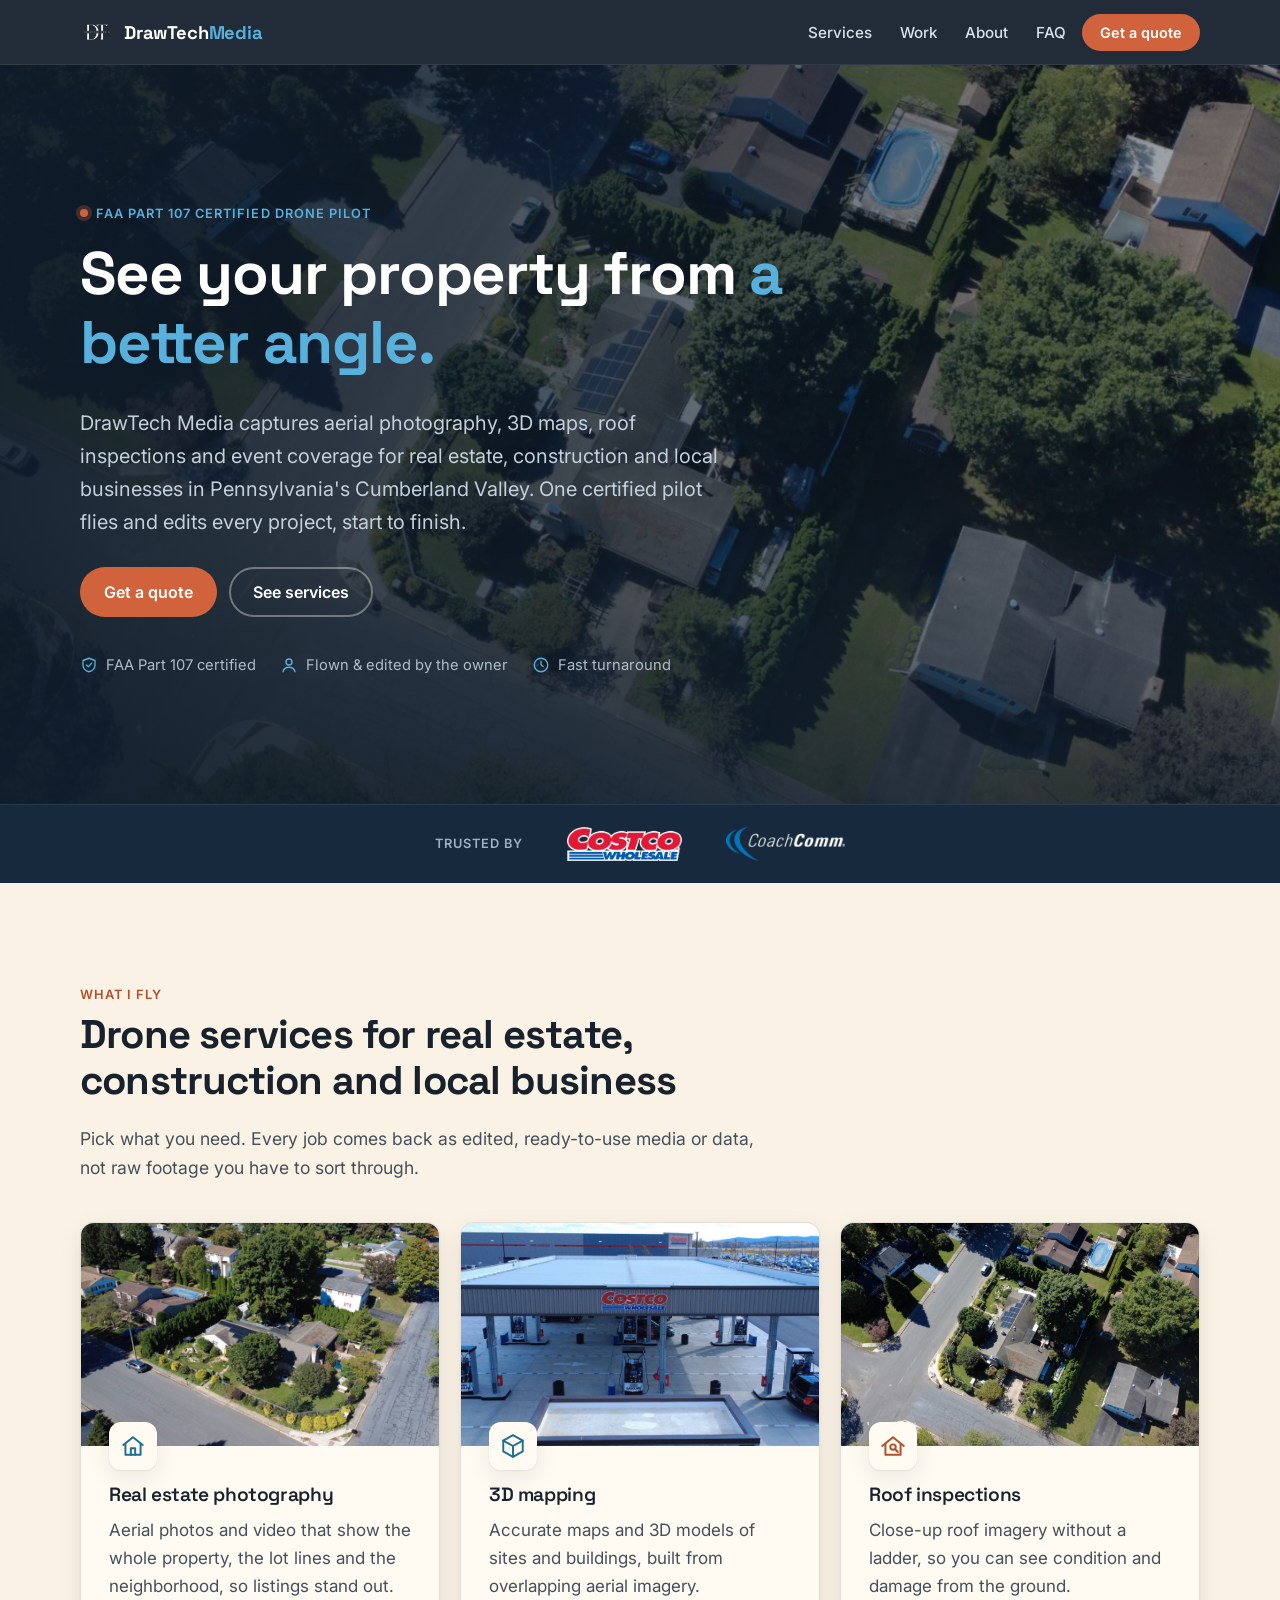
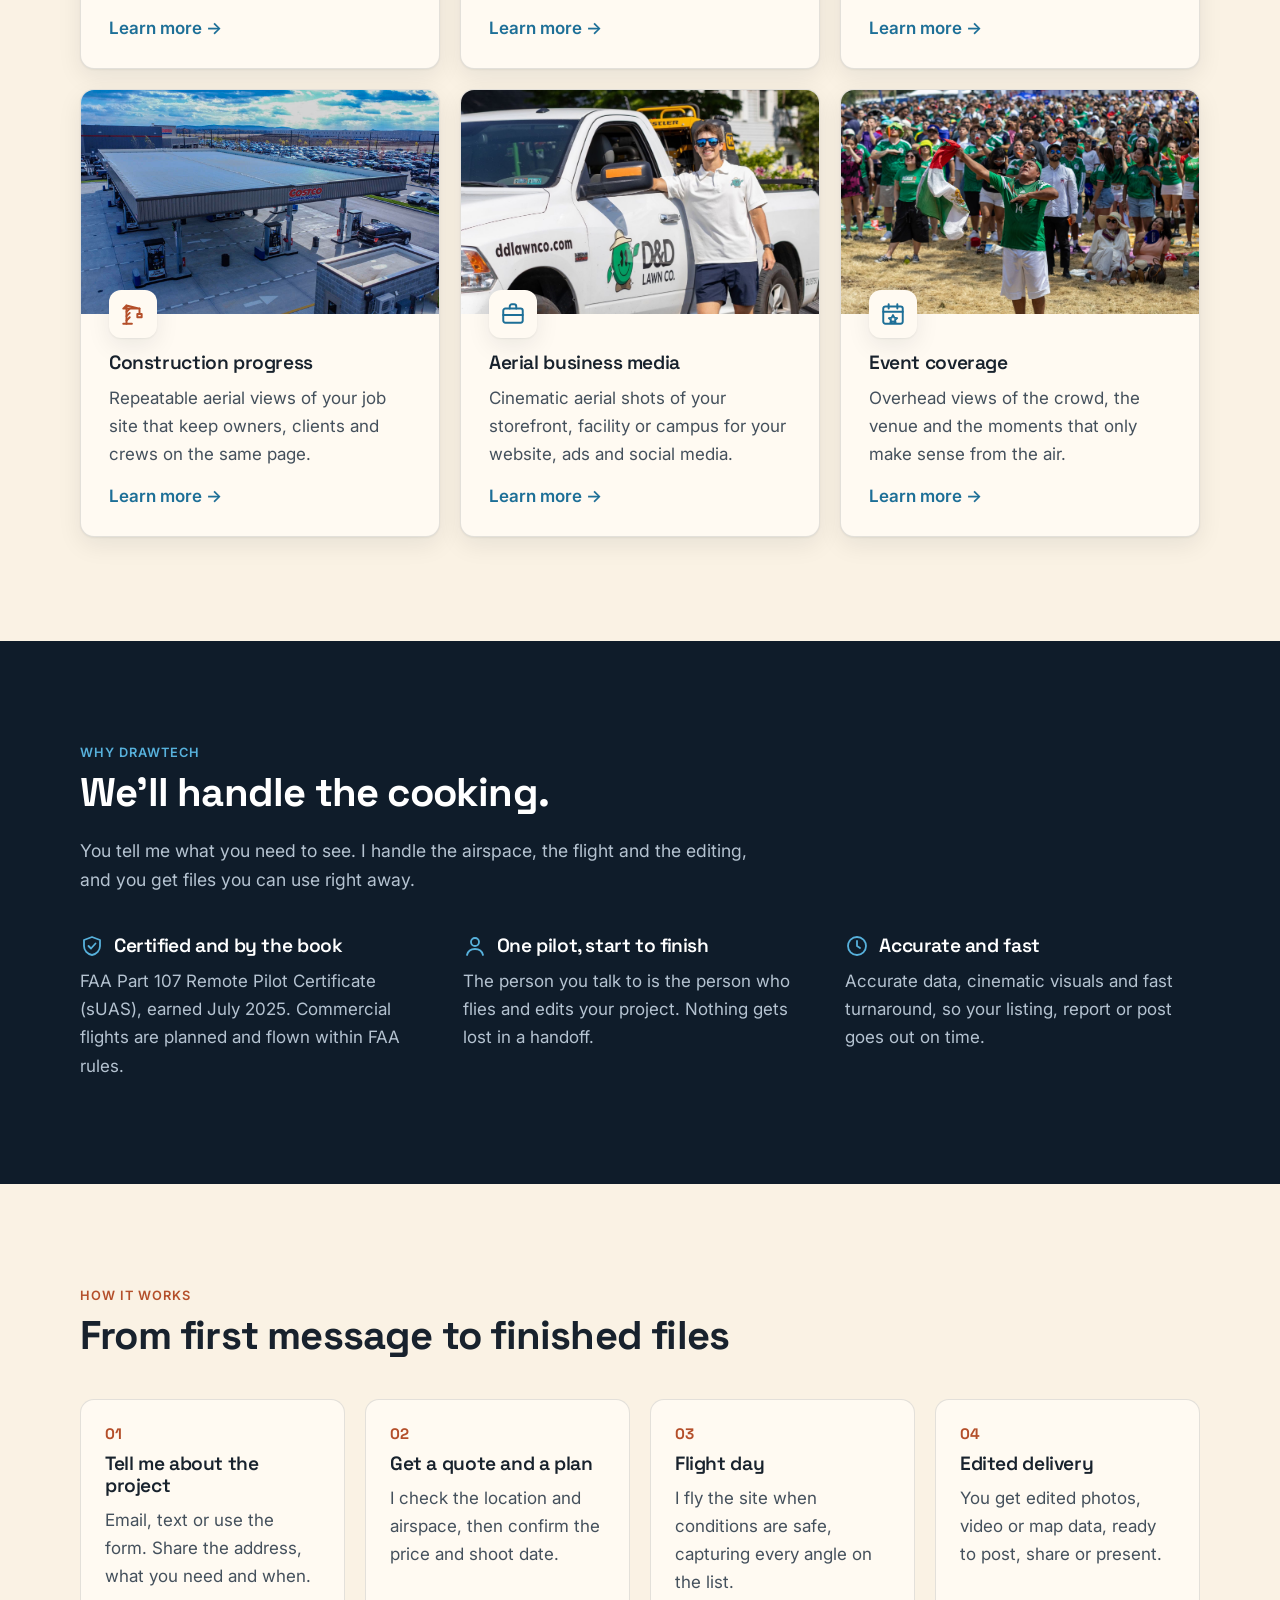
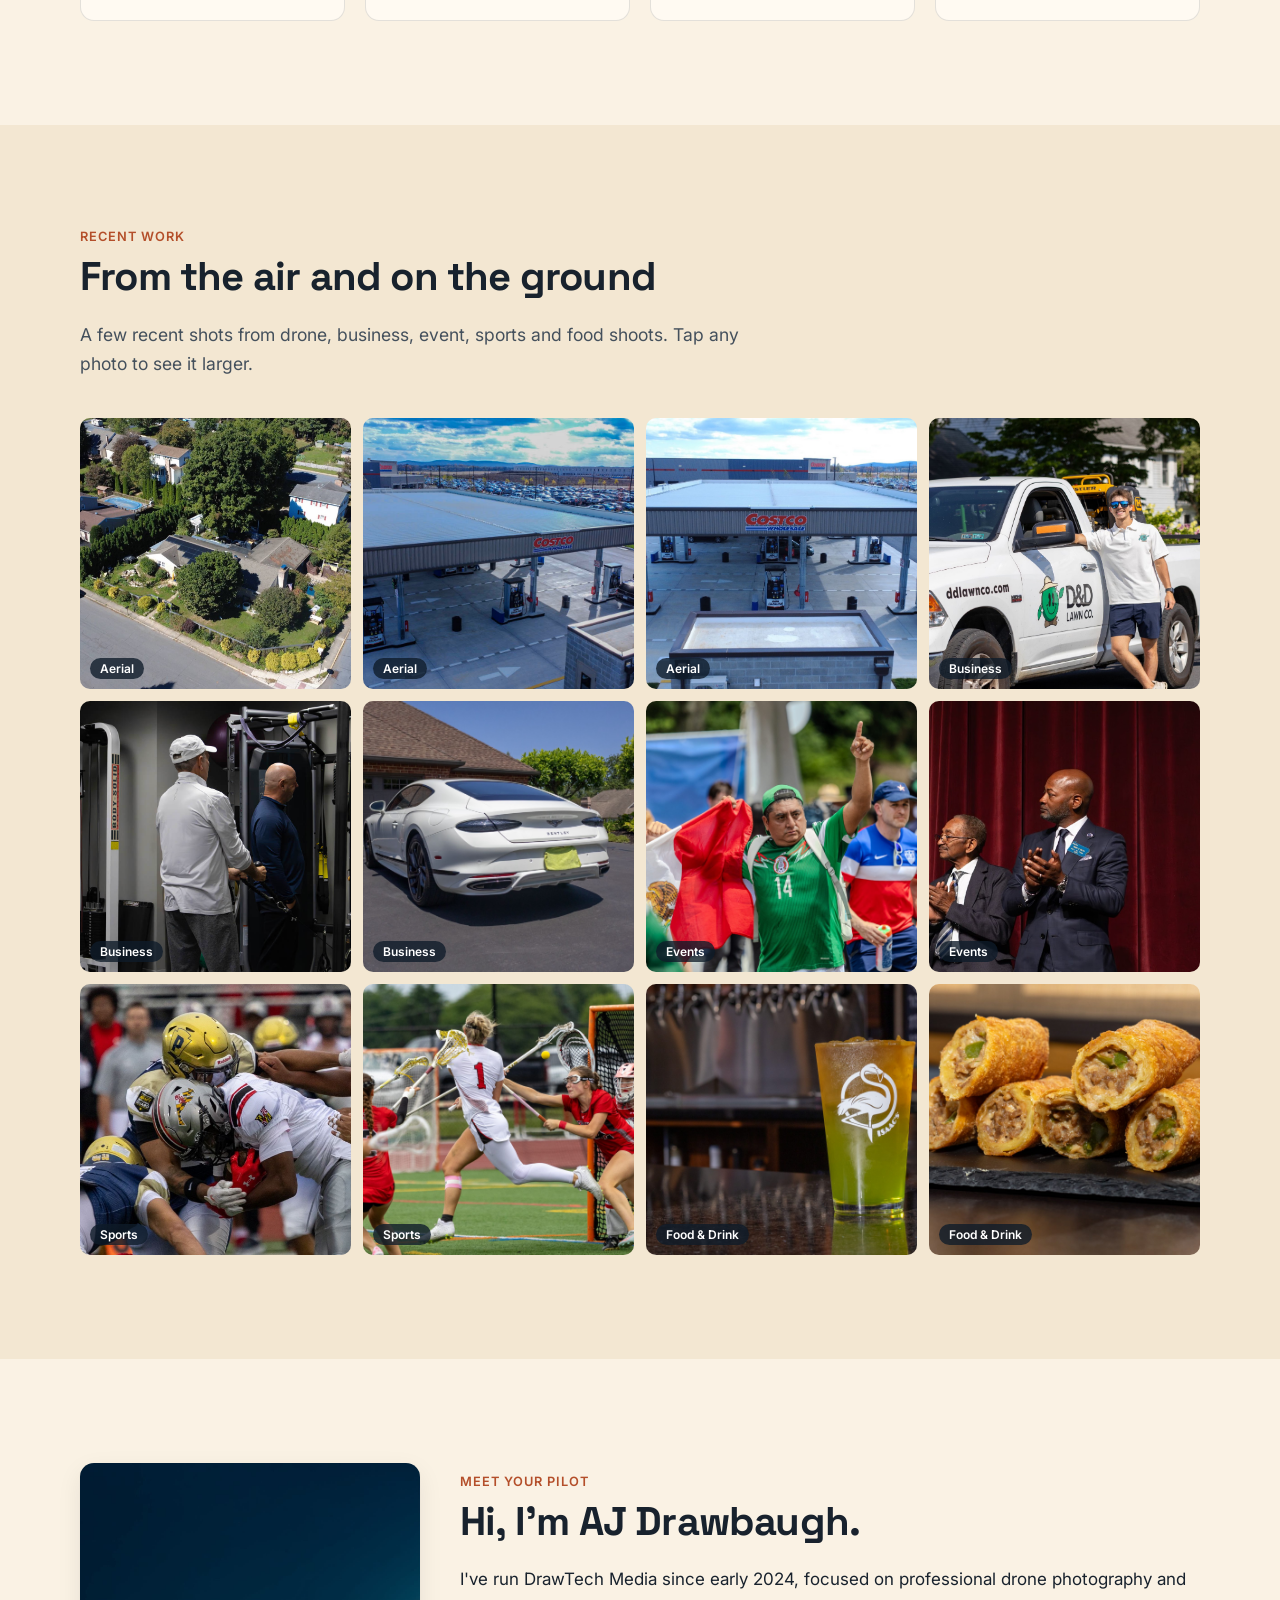
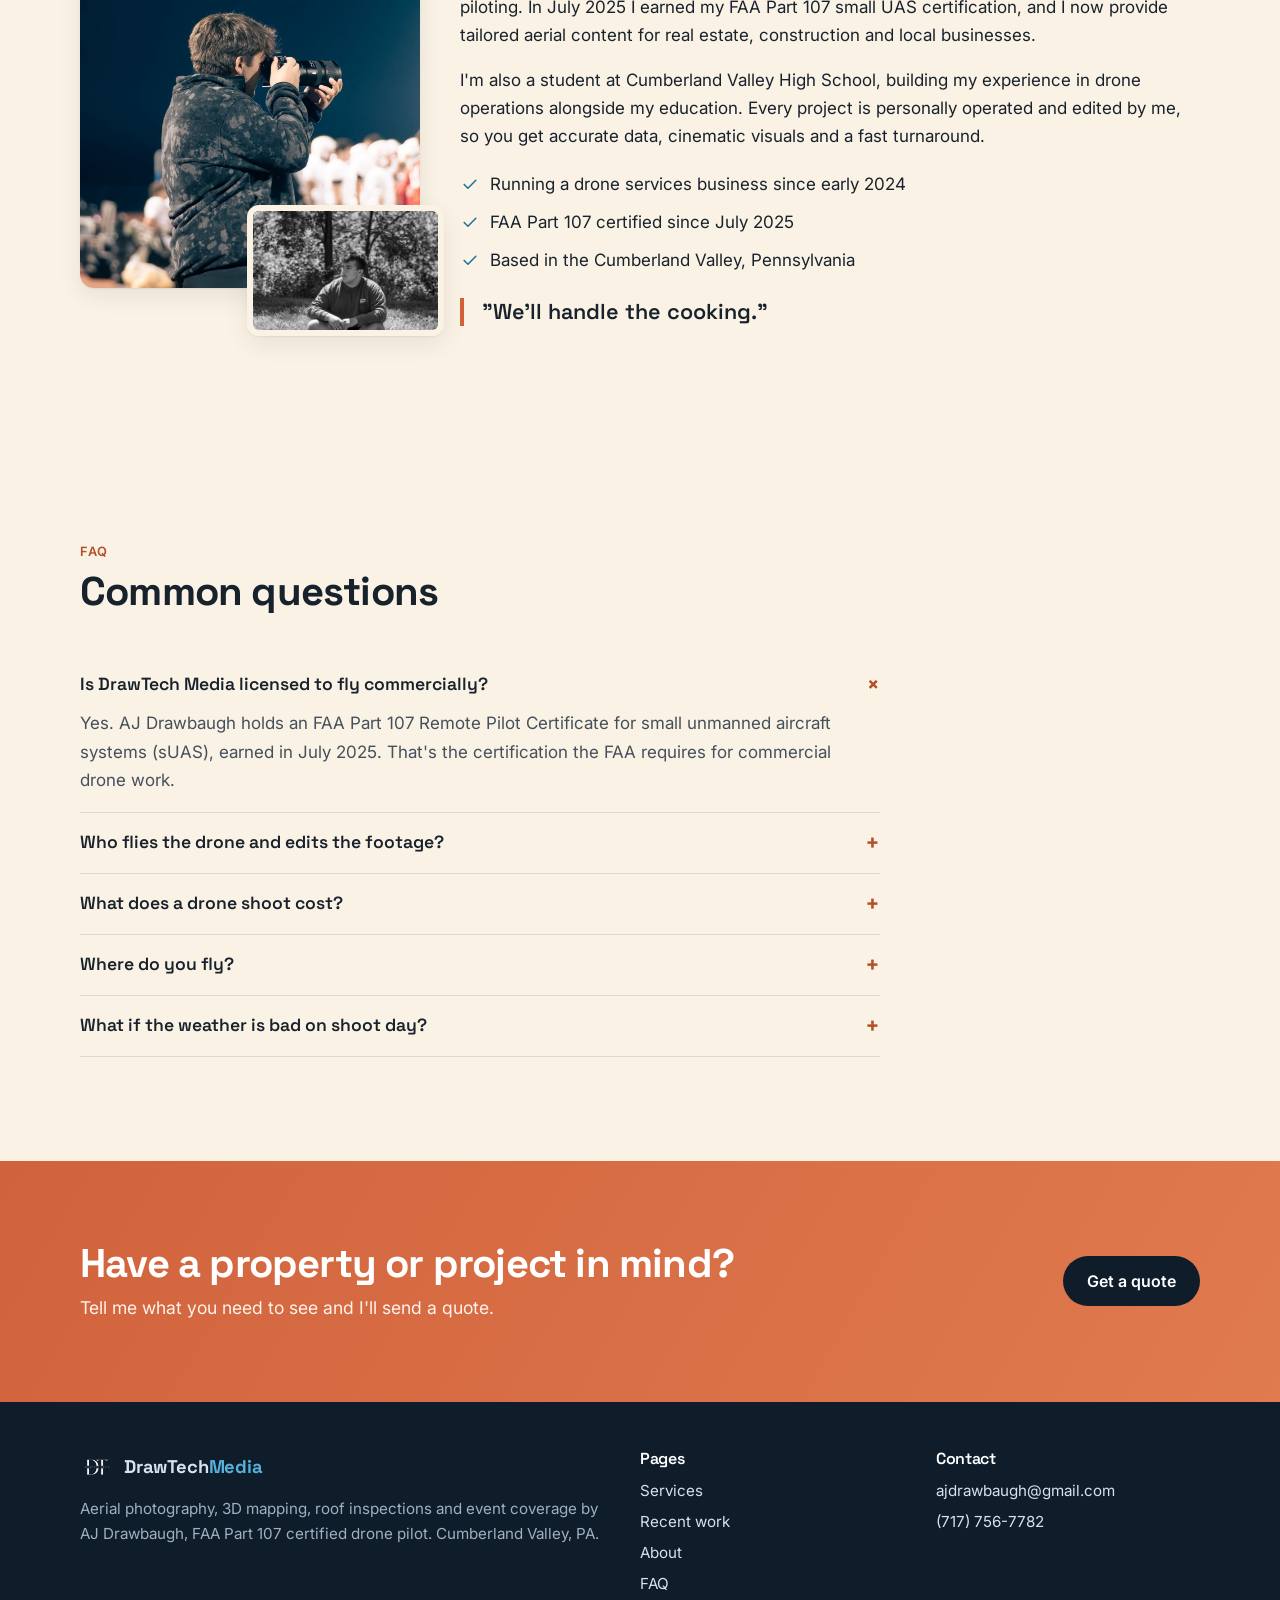
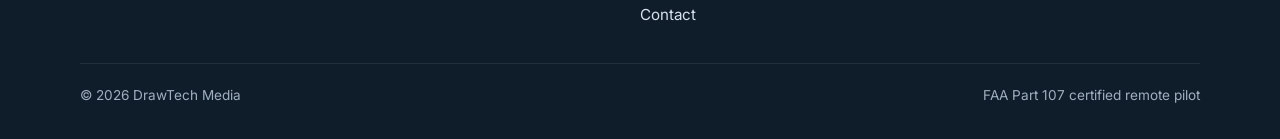
==== commit a162dc88: "Use the live drawtechmedia.com photos, video and logo - Hero plays the drone-house video (poster fal" ====
--- a/index.html
+++ b/index.html
@@ -12,9 +12,10 @@
 <meta property="og:title" content="DrawTech Media | Drone Photography &amp; Mapping">
 <meta property="og:description" content="Aerial photography, 3D mapping, roof inspections and event coverage from an FAA Part 107 certified pilot in the Cumberland Valley, PA.">
 <meta property="og:url" content="https://drawtechmedia.com/">
-<meta property="og:image" content="https://drawtechmedia.com/ajdrawbaughphoto.png">
-<meta name="twitter:card" content="summary">
-<link rel="icon" href="favicon.svg" type="image/svg+xml">
+<meta property="og:image" content="https://drawtechmedia.com/img/og.jpg">
+<meta name="twitter:card" content="summary_large_image">
+<link rel="icon" href="favicon.png" type="image/png">
+<link rel="apple-touch-icon" href="apple-touch-icon.png">
 <link rel="preconnect" href="https://fonts.googleapis.com">
 <link rel="preconnect" href="https://fonts.gstatic.com" crossorigin>
 <link href="https://fonts.googleapis.com/css2?family=Inter:wght@400;500;600&family=Space+Grotesk:wght@500;600;700&display=swap" rel="stylesheet">
@@ -30,7 +31,8 @@
       "slogan": "We'll handle the cooking.",
       "description": "Drone services business offering aerial photography, 3D mapping, roof inspections, construction progress updates and event coverage for real estate, construction and local businesses.",
       "url": "https://drawtechmedia.com/",
-      "image": "https://drawtechmedia.com/ajdrawbaughphoto.png",
+      "image": "https://drawtechmedia.com/img/og.jpg",
+      "logo": "https://drawtechmedia.com/img/logo-dt-white.png",
       "email": "ajdrawbaugh@gmail.com",
       "telephone": "+1-717-756-7782",
       "foundingDate": "2024",
@@ -62,7 +64,7 @@
         "credentialCategory": "certification",
         "recognizedBy": { "@type": "GovernmentOrganization", "name": "Federal Aviation Administration" }
       },
-      "image": "https://drawtechmedia.com/ajdrawbaughphoto.png"
+      "image": "https://drawtechmedia.com/img/aj-portrait.jpg"
     },
     {
       "@type": "FAQPage",
@@ -89,11 +91,12 @@
 <header class="site-header">
   <nav class="wrap nav" aria-label="Main">
     <a class="brand" href="index.html" aria-label="DrawTech Media home">
-      <svg aria-hidden="true"><use href="icons.svg#i-logo"/></svg>
+      <img src="img/logo-dt-white.png" alt="" width="34" height="34">
       <span>DrawTech<b>Media</b></span>
     </a>
     <ul>
       <li><a class="link" href="services.html">Services</a></li>
+      <li><a class="link hide-sm" href="index.html#work">Work</a></li>
       <li><a class="link hide-sm" href="index.html#about">About</a></li>
       <li><a class="link hide-sm" href="index.html#faq">FAQ</a></li>
       <li><a class="btn btn-primary btn-sm" href="contact.html">Get a quote</a></li>
@@ -102,26 +105,11 @@
 </header>
 
 <main id="main">
-  <section class="hero" style="padding:0">
-    <svg class="bg" viewBox="0 0 1200 640" preserveAspectRatio="xMidYMid slice" aria-hidden="true">
-      <defs>
-        <pattern id="grid" width="40" height="40" patternUnits="userSpaceOnUse">
-          <path d="M40 0H0V40" fill="none" stroke="#57b1dc" stroke-opacity=".12" stroke-width="1"/>
-        </pattern>
-      </defs>
-      <rect width="1200" height="640" fill="url(#grid)"/>
-      <g fill="none" stroke="#57b1dc" stroke-opacity=".28" stroke-width="1.2">
-        <path d="M640 520c80-120 260-150 360-90s160 10 230-70"/>
-        <path d="M600 600c90-150 300-200 420-120s170 20 240-80"/>
-        <path d="M700 460c60-90 200-110 280-60s130 0 190-60"/>
-        <path d="M760 400c40-60 140-70 200-40s100-10 140-50"/>
-        <path d="M820 345c30-35 90-40 130-20s70-10 100-35"/>
-      </g>
-      <path d="M520 560C640 420 760 380 880 260S1080 120 1180 80" fill="none" stroke="#d1633c" stroke-width="2" stroke-dasharray="6 8" stroke-opacity=".8"/>
-      <circle cx="880" cy="260" r="6" fill="#d1633c"/>
-      <circle cx="880" cy="260" r="16" fill="none" stroke="#d1633c" stroke-opacity=".5"/>
-      <circle cx="1180" cy="80" r="5" fill="#57b1dc"/>
-    </svg>
+  <section class="hero hero-media" style="padding:0">
+    <video class="hero-video" autoplay muted loop playsinline preload="metadata" poster="img/drone-house-poster.jpg" aria-hidden="true">
+      <source src="video/drone-house.mp4" type="video/mp4">
+    </video>
+    <div class="hero-shade" aria-hidden="true"></div>
     <div class="wrap">
       <div class="hero-inner">
         <span class="eyebrow">FAA Part 107 certified drone pilot</span>
@@ -140,6 +128,14 @@
     </div>
   </section>
 
+  <div class="clients">
+    <div class="wrap">
+      <span>Trusted by</span>
+      <img src="img/client-costco-dark.png" alt="Costco Wholesale" width="559" height="165">
+      <img src="img/client-coachcomm-dark.png" alt="CoachComm" width="274" height="78">
+    </div>
+  </div>
+
   <section id="services">
     <div class="wrap">
       <div class="section-head">
@@ -148,37 +144,43 @@
         <p>Pick what you need. Every job comes back as edited, ready-to-use media or data, not raw footage you have to sort through.</p>
       </div>
       <div class="grid grid-3">
-        <a class="card" href="services.html#real-estate">
+        <a class="card card-photo" href="services.html#real-estate">
+          <img class="card-img" src="img/house-aerial.jpg" alt="Drone photo of a home on a corner lot" loading="lazy">
           <div class="icon"><svg aria-hidden="true"><use href="icons.svg#i-home"/></svg></div>
           <h3>Real estate photography</h3>
           <p>Aerial photos and video that show the whole property, the lot lines and the neighborhood, so listings stand out.</p>
           <span class="more">Learn more &rarr;</span>
         </a>
-        <a class="card" href="services.html#mapping">
+        <a class="card card-photo" href="services.html#mapping">
+          <img class="card-img" src="img/costco-aerial.jpg" alt="Top-down drone photo of a Costco fuel station" loading="lazy">
           <div class="icon"><svg aria-hidden="true"><use href="icons.svg#i-cube"/></svg></div>
           <h3>3D mapping</h3>
           <p>Accurate maps and 3D models of sites and buildings, built from overlapping aerial imagery.</p>
           <span class="more">Learn more &rarr;</span>
         </a>
-        <a class="card" href="services.html#roof">
+        <a class="card card-photo" href="services.html#roof">
+          <img class="card-img" src="img/drone-house-poster.jpg" alt="Aerial view over neighborhood rooftops" loading="lazy">
           <div class="icon ember"><svg aria-hidden="true"><use href="icons.svg#i-roof"/></svg></div>
           <h3>Roof inspections</h3>
           <p>Close-up roof imagery without a ladder, so you can see condition and damage from the ground.</p>
           <span class="more">Learn more &rarr;</span>
         </a>
-        <a class="card" href="services.html#construction">
+        <a class="card card-photo" href="services.html#construction">
+          <img class="card-img" src="img/costco-sky.jpg" alt="Drone shot of a fuel station canopy under a dramatic sky" loading="lazy">
           <div class="icon ember"><svg aria-hidden="true"><use href="icons.svg#i-crane"/></svg></div>
           <h3>Construction progress</h3>
           <p>Repeatable aerial views of your job site that keep owners, clients and crews on the same page.</p>
           <span class="more">Learn more &rarr;</span>
         </a>
-        <a class="card" href="services.html#business">
+        <a class="card card-photo" href="services.html#business">
+          <img class="card-img" src="img/dd-landscaping-truck.jpg" alt="D&amp;D Landscaping owner beside the branded company truck" loading="lazy">
           <div class="icon"><svg aria-hidden="true"><use href="icons.svg#i-briefcase"/></svg></div>
           <h3>Aerial business media</h3>
           <p>Cinematic aerial shots of your storefront, facility or campus for your website, ads and social media.</p>
           <span class="more">Learn more &rarr;</span>
         </a>
-        <a class="card" href="services.html#events">
+        <a class="card card-photo" href="services.html#events">
+          <img class="card-img" src="img/fanfest-crowd.jpg" alt="Packed crowd at the FIFA Fan Festival in Philadelphia" loading="lazy">
           <div class="icon"><svg aria-hidden="true"><use href="icons.svg#i-event"/></svg></div>
           <h3>Event coverage</h3>
           <p>Overhead views of the crowd, the venue and the moments that only make sense from the air.</p>
@@ -227,9 +229,36 @@
     </div>
   </section>
 
-  <section class="alt" id="about">
+  <section class="alt" id="work">
+    <div class="wrap">
+      <div class="section-head">
+        <span class="kicker">Recent work</span>
+        <h2>From the air and on the ground</h2>
+        <p>A few recent shots from drone, business, event, sports and food shoots. Tap any photo to see it larger.</p>
+      </div>
+      <div class="gallery">
+        <a class="shot" href="img/house-aerial.jpg" data-cat="Aerial"><img src="img/house-aerial.jpg" alt="Drone photo of a home on a corner lot" loading="lazy"><span>Aerial</span></a>
+        <a class="shot" href="img/costco-sky.jpg" data-cat="Aerial"><img src="img/costco-sky.jpg" alt="Drone shot of the Costco fuel station canopy under a dramatic sky" loading="lazy"><span>Aerial</span></a>
+        <a class="shot" href="img/costco-aerial.jpg" data-cat="Aerial"><img src="img/costco-aerial.jpg" alt="Drone photo of a Costco fuel station" loading="lazy"><span>Aerial</span></a>
+        <a class="shot" href="img/dd-landscaping-truck.jpg" data-cat="Business"><img src="img/dd-landscaping-truck.jpg" alt="D&amp;D Landscaping owner beside the branded company truck" loading="lazy"><span>Business</span></a>
+        <a class="shot" href="img/gym-business.jpg" data-cat="Business"><img src="img/gym-business.jpg" alt="Inside a fitness facility" loading="lazy"><span>Business</span></a>
+        <a class="shot" href="img/porsche.jpg" data-cat="Business"><img src="img/porsche.jpg" alt="Luxury car in front of a home" loading="lazy"><span>Business</span></a>
+        <a class="shot" href="img/fanfest-flag.jpg" data-cat="Events"><img src="img/fanfest-flag.jpg" alt="Mexico fan waving a flag at the FIFA Fan Festival in Philadelphia" loading="lazy"><span>Events</span></a>
+        <a class="shot" href="img/event-stage.jpg" data-cat="Events"><img src="img/event-stage.jpg" alt="Speakers applauding on stage at a banquet" loading="lazy"><span>Events</span></a>
+        <a class="shot" href="img/football-action.jpg" data-cat="Sports"><img src="img/football-action.jpg" alt="Football players colliding at the line of scrimmage" loading="lazy"><span>Sports</span></a>
+        <a class="shot" href="img/lacrosse-shot.jpg" data-cat="Sports"><img src="img/lacrosse-shot.jpg" alt="Lacrosse player shooting on goal past a diving defender" loading="lazy"><span>Sports</span></a>
+        <a class="shot" href="img/food-isaacs-drink.jpg" data-cat="Food &amp; Drink"><img src="img/food-isaacs-drink.jpg" alt="Branded Isaac's cocktail on the bar with beer taps behind" loading="lazy"><span>Food &amp; Drink</span></a>
+        <a class="shot" href="img/food-egg-rolls.jpg" data-cat="Food &amp; Drink"><img src="img/food-egg-rolls.jpg" alt="Cheesesteak egg rolls stacked with dipping sauce" loading="lazy"><span>Food &amp; Drink</span></a>
+      </div>
+    </div>
+  </section>
+
+  <section id="about">
     <div class="wrap about">
-      <img src="ajdrawbaughphoto.png" alt="AJ Drawbaugh, owner and drone pilot at DrawTech Media" width="464" height="412" loading="lazy">
+      <div class="about-photos">
+        <img class="about-main" src="img/about-sideline.jpg" alt="AJ Drawbaugh shooting from the sideline at a night football game" width="1206" height="1508" loading="lazy">
+        <img class="about-inset" src="img/aj-portrait.jpg" alt="AJ Drawbaugh, founder of DrawTech Media" width="1800" height="1199" loading="lazy">
+      </div>
       <div>
         <span class="kicker">Meet your pilot</span>
         <h2>Hi, I'm AJ Drawbaugh.</h2>
@@ -291,13 +320,14 @@
   <div class="wrap">
     <div class="footer-grid">
       <div>
-        <a class="brand" href="index.html"><svg aria-hidden="true"><use href="icons.svg#i-logo"/></svg><span>DrawTech<b>Media</b></span></a>
+        <a class="brand" href="index.html"><img src="img/logo-dt-white.png" alt="" width="34" height="34"><span>DrawTech<b>Media</b></span></a>
         <p>Aerial photography, 3D mapping, roof inspections and event coverage by AJ Drawbaugh, FAA Part 107 certified drone pilot. Cumberland Valley, PA.</p>
       </div>
       <div>
         <h3>Pages</h3>
         <ul>
           <li><a href="services.html">Services</a></li>
+          <li><a href="index.html#work">Recent work</a></li>
           <li><a href="index.html#about">About</a></li>
           <li><a href="index.html#faq">FAQ</a></li>
           <li><a href="contact.html">Contact</a></li>
@@ -317,6 +347,24 @@
     </div>
   </div>
 </footer>
+<dialog class="lightbox" id="lb" aria-label="Photo viewer">
+  <button class="lb-close" type="button" aria-label="Close">&times;</button>
+  <img id="lbImg" alt="">
+  <p id="lbCap"></p>
+</dialog>
+<script>
+(function () {
+  var lb = document.getElementById('lb'), img = document.getElementById('lbImg'), cap = document.getElementById('lbCap');
+  if (!lb.showModal) return;
+  document.querySelectorAll('.shot').forEach(function (a) {
+    a.addEventListener('click', function (e) {
+      e.preventDefault();
+      var i = a.querySelector('img'); img.src = a.href; img.alt = i.alt; cap.textContent = i.alt; lb.showModal();
+    });
+  });
+  lb.addEventListener('click', function (e) { if (e.target === lb || e.target.classList.contains('lb-close')) lb.close(); });
+})();
+</script>
 <script>document.getElementById('yr').textContent=new Date().getFullYear();</script>
 </body>
 </html>
--- a/styles.css
+++ b/styles.css
@@ -19,13 +19,14 @@
 }
 
 *, *::before, *::after { box-sizing: border-box; }
-html { scroll-behavior: smooth; -webkit-text-size-adjust: 100%; }
+html { overflow-x: clip; scroll-behavior: smooth; -webkit-text-size-adjust: 100%; }
 body {
   margin: 0;
   background: var(--cream);
   color: var(--ink);
   font: 400 1.0625rem/1.65 var(--font-body);
   -webkit-font-smoothing: antialiased;
+  overflow-x: clip;
 }
 img, svg { max-width: 100%; display: block; }
 a { color: var(--sky-ink); text-underline-offset: 3px; }
@@ -217,3 +218,72 @@
   html { scroll-behavior: auto; }
   * { transition: none !important; animation: none !important; }
 }
+
+/* ---------- Photography ---------- */
+.brand img { width: 34px; height: 34px; }
+
+/* Media heroes (video or photo behind text) */
+.hero-media .hero-video, .hero-media .hero-photo {
+  position: absolute; inset: 0; width: 100%; height: 100%; object-fit: cover;
+}
+.hero-media .hero-shade {
+  position: absolute; inset: 0;
+  background: linear-gradient(90deg, rgba(15,28,42,.92) 0%, rgba(15,28,42,.72) 45%, rgba(15,28,42,.35) 100%),
+              linear-gradient(0deg, rgba(15,28,42,.6) 0%, rgba(15,28,42,0) 40%);
+}
+@media (max-width: 720px) {
+  .hero-media .hero-shade { background: rgba(15,28,42,.78); }
+}
+@media (prefers-reduced-motion: reduce) { .hero-video { display: none; } .hero-media { background: url(img/drone-house-poster.jpg) center/cover; } }
+
+/* Client logos */
+.clients { background: var(--navy-2); border-top: 1px solid rgba(255,255,255,.08); padding: 22px 0; }
+.clients .wrap { display: flex; flex-wrap: wrap; align-items: center; justify-content: center; gap: 18px 44px; }
+.clients span { font: 600 .8rem var(--font-body); letter-spacing: .08em; text-transform: uppercase; color: #9fb0c1; }
+.clients img { height: 34px; width: auto; }
+
+/* Photo cards */
+.card-photo { padding: 0; overflow: hidden; }
+.card-photo .card-img { width: 100%; aspect-ratio: 16 / 10; object-fit: cover; transition: transform .4s ease; }
+.card-photo:hover .card-img { transform: scale(1.04); }
+.card-photo .icon { margin: -24px 0 14px 28px; position: relative; background: #fffaf2; box-shadow: var(--shadow); }
+.card-photo .icon.ember { background: #fffaf2; }
+.card-photo h3, .card-photo p, .card-photo .more { margin-left: 28px; margin-right: 28px; }
+.card-photo .more { margin-bottom: 26px; }
+
+/* Services page photos */
+.service { grid-template-columns: minmax(0, 420px) minmax(0, 1fr); align-items: start; }
+.service > .icon { display: none; }
+.service-img { width: 100%; aspect-ratio: 4 / 3; object-fit: cover; border-radius: var(--radius); box-shadow: var(--shadow); }
+@media (max-width: 760px) { .service { grid-template-columns: 1fr; } }
+
+/* Gallery */
+.gallery { display: grid; gap: 12px; grid-template-columns: repeat(4, minmax(0, 1fr)); }
+@media (max-width: 900px) { .gallery { grid-template-columns: repeat(3, minmax(0, 1fr)); } }
+@media (max-width: 560px) { .gallery { grid-template-columns: repeat(2, minmax(0, 1fr)); gap: 8px; } }
+.shot { position: relative; display: block; overflow: hidden; border-radius: 10px; aspect-ratio: 1; background: var(--navy); }
+.shot img { width: 100%; height: 100%; object-fit: cover; transition: transform .4s ease, opacity .2s; }
+.shot:hover img { transform: scale(1.06); opacity: .9; }
+.shot span {
+  position: absolute; left: 10px; bottom: 10px; padding: 3px 10px; border-radius: 999px;
+  background: rgba(15,28,42,.78); color: #fff; font: 600 .75rem var(--font-body);
+}
+.lightbox { border: 0; padding: 0; background: transparent; max-width: min(1200px, 94vw); max-height: 94vh; }
+.lightbox::backdrop { background: rgba(8,14,22,.9); }
+.lightbox img { max-width: 100%; max-height: 84vh; border-radius: 10px; margin: 0 auto; }
+.lightbox p { color: #d7e2ec; text-align: center; margin: 12px 0 0; }
+.lb-close { position: fixed; top: 14px; right: 18px; background: none; border: 0; color: #fff; font-size: 2.4rem; line-height: 1; cursor: pointer; }
+
+/* About photos */
+.about-photos { position: relative; padding: 0 0 48px 0; }
+.about-photos .about-main { width: 100%; aspect-ratio: 4 / 5; object-fit: cover; border-radius: var(--radius); box-shadow: var(--shadow); border: 0; }
+.about-photos .about-inset {
+  position: absolute; right: -24px; bottom: 0; width: 58%; aspect-ratio: 3 / 2; object-fit: cover;
+  border-radius: 12px; border: 6px solid var(--cream); box-shadow: var(--shadow);
+}
+.about img { border-radius: var(--radius); }
+@media (max-width: 760px) {
+  .about-photos { max-width: 360px; }
+  .about-photos .about-inset { right: 0; }
+  .about img { max-width: none; }
+}
